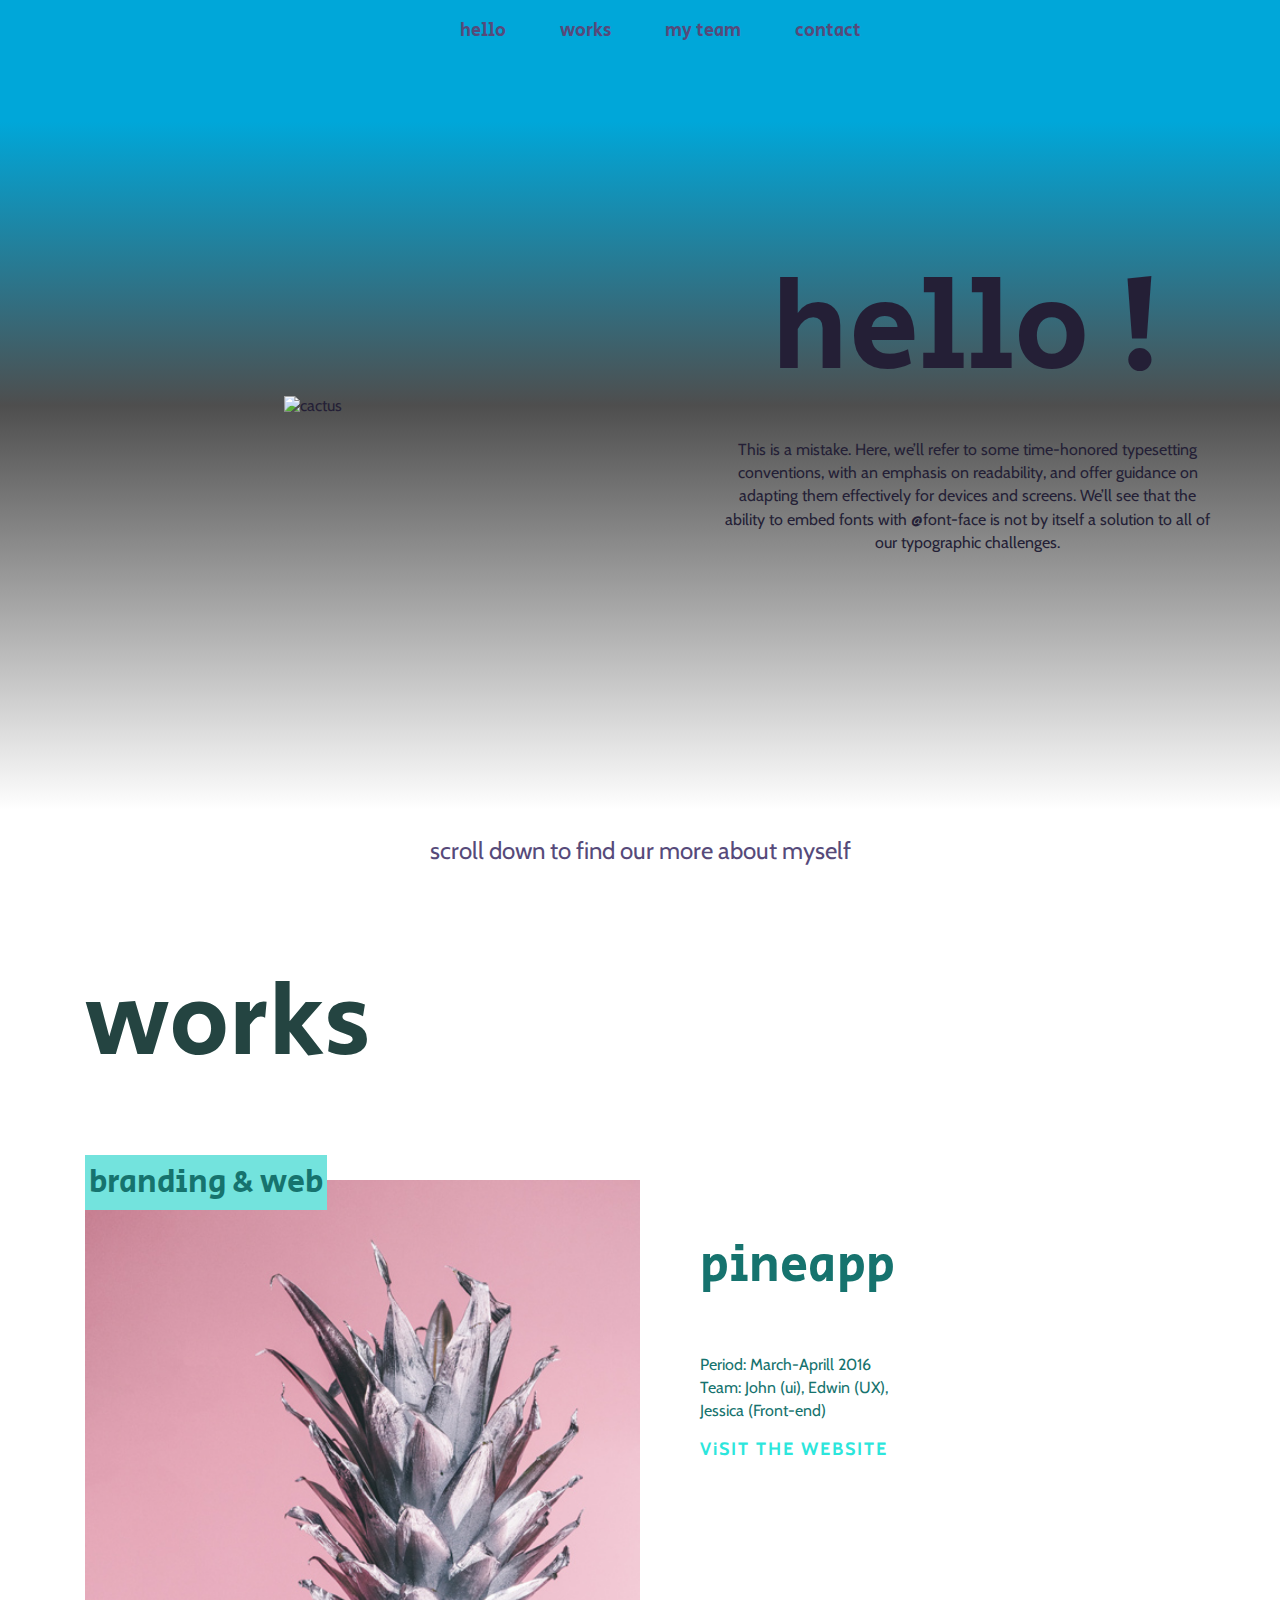
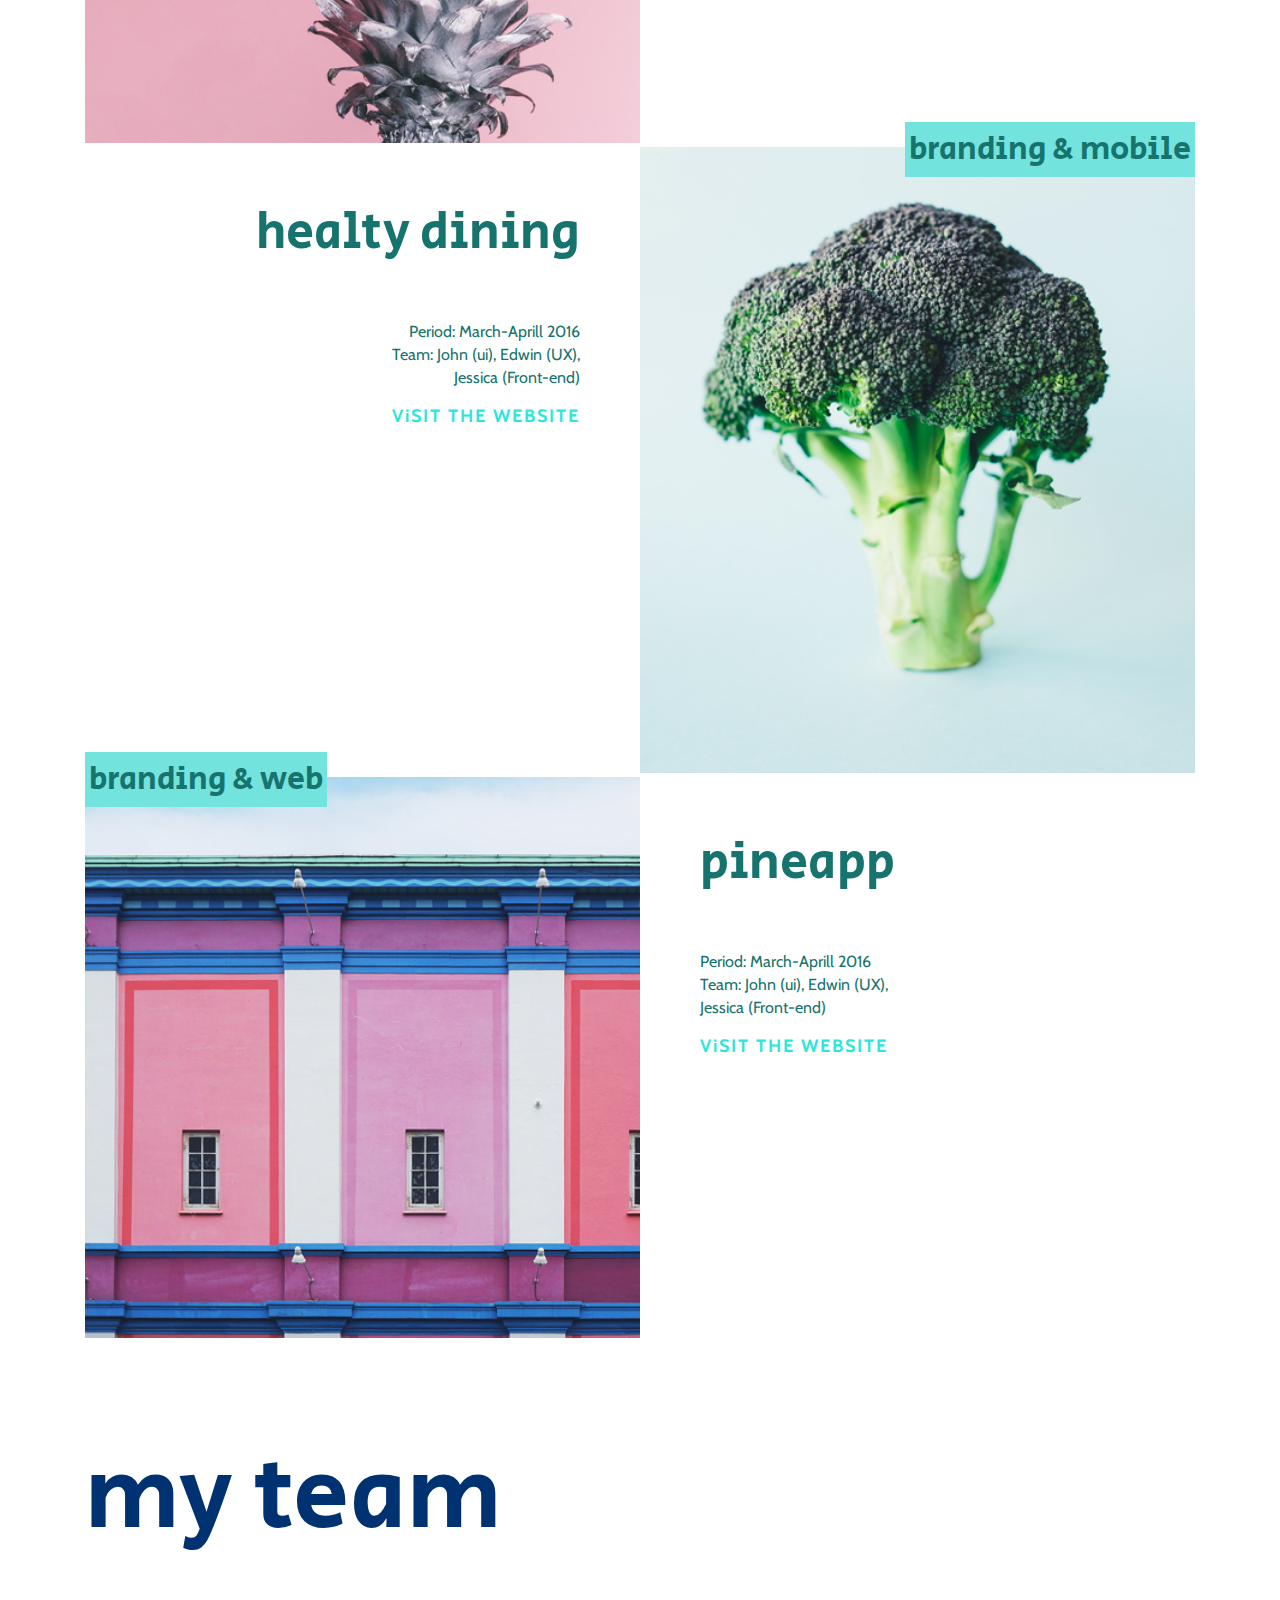
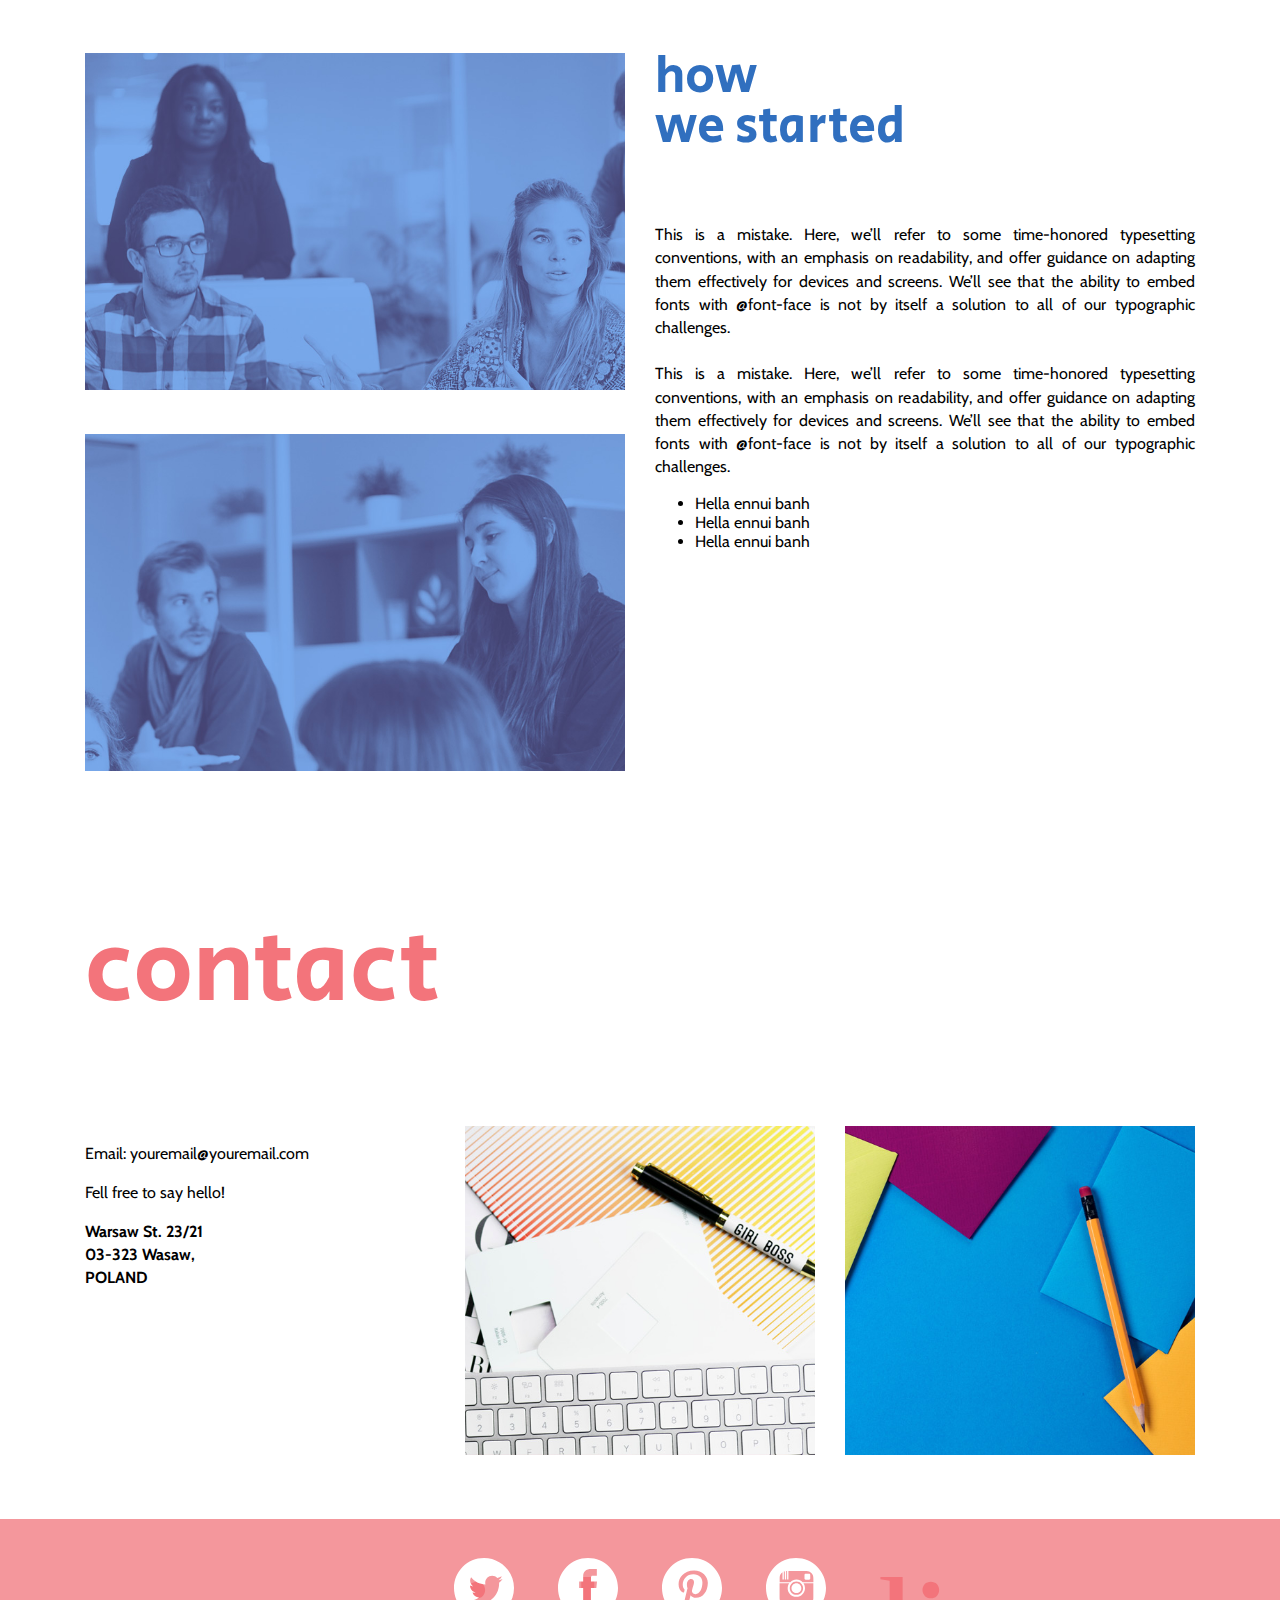
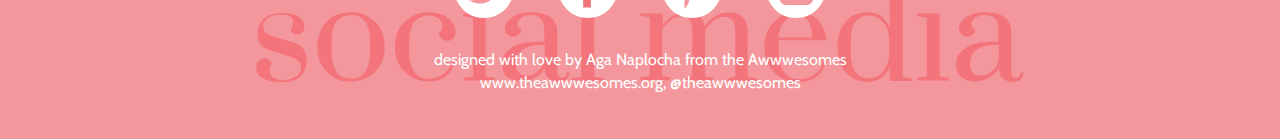
==== test.html @ 372a7922 "Creat Repo" ====
<!DOCTYPE html>
<html>
<head>
  <meta charset="utf-8">
  <title>MinimalDesign</title>
  <meta name="viewport" content="width=device-width, initial-scale=1.0">
  <link rel="stylesheet" href="css/styles.css" type="text/css">
  <link rel="stylesheet" href="css/bootstrap-grid.css" type="text/css">
  <link href="https://fonts.googleapis.com/css2?family=Cabin:ital,wght@0,600;1,400&family=Secular+One&display=swap" rel="stylesheet">
</head>
  <body>
    <nav>
      <ul class="navigation">
        <li><a href="#hello">hello</a></li>
        <li><a href="#works">works</a></li>
        <li><a href="#myteam">my team</a></li>
        <li><a href="#contact">contact</a></li>
      </ul>
    </nav>
    <header class="row" id="hello">
      <!-- left column -->
      <section class="col left-col">
        <div class="top-container">
          <img src="img/logo.svg" alt="cactus" />
        </div>
      </section>



      <!-- right column -->
      <section class="col right-col">
        <div class="top-container">
          <h1>hello !</h1>
            <p>
              This is a mistake. Here, we’ll refer to some time-honored typesetting conventions, with an emphasis on readability, and offer guidance on adapting them effectively for devices and screens. We’ll see that the ability to embed fonts with @font-face is not by itself a solution to all of our typographic challenges.
            </p>
        </div>

      </section>

    </header>
    <main class="container">
      <p class="scroll"> scroll down to find our more about myself </p>
      
      <!--works-->
      <section  class="works" id="works">
        <h2>works</h2>
        <!--first-->
        <div class="row no-gutters">
          <div class="col">
          <h4> branding & web</h4>
          <img src="img/pineapp.jpg" class="works-img" alt="Pineapple"/>
        </div>
        <div class="col">
          <div class="extra-gutters">
            <h3> pineapp</h3>
            <p> Period: March-Aprill 2016<br>
              Team: John (ui), Edwin (UX),<br> Jessica (Front-end)
            </p>
              <a href="">ViSIT THE WEBSITE</a>
          </div>
        </div>

        </div>
        <!--second-->
        <div class="row no-gutters">
          <div class="col">
            <div class="extra-gutters right-aligned">
              <h3> healty dining</h3>
              <p> Period: March-Aprill 2016<br>
                Team: John (ui), Edwin (UX),<br>
                Jessica (Front-end)
              </p>
              <a href="">ViSIT THE WEBSITE</a>
            </div>

          </div>
          <div class="col">
            <h4 class="right-aligned"> branding & mobile</h4>
            <img src="img\healthydining.jpg" class="works-img" alt="healthy dining"/>
          </div>

        </div>
        <!--thirth-->
        <div class="row no-gutters">
        <div class="col">
          <h4> branding & web</h4>
          <img src="img\smartcity.jpg" class="works-img" alt="Pineapple"/>
        </div>
          <div class="col">
            <div class="extra-gutters">
              <h3> pineapp</h3>
              <p> Period: March-Aprill 2016<br>
                Team: John (ui), Edwin (UX),<br> Jessica (Front-end)
              </p>
              <a href="">ViSIT THE WEBSITE</a>
            </div>
          </div>
        </div>
      </section>

      <!--my team-->
      <section  class="myteam" id="myteam">
        <h2>my team</h2>
        <div class="row">
          <div class="col-md-6">
            <img src="img/team1.jpg" class="img-margin" alt="Team picture" />
            <img src="img/team2.jpg" class="img-margin" alt="Team picture" />
          </div>
          <div class="col">
            <h3>how<br>we started</h3>
            <p>

              This is a mistake. Here, we’ll refer to some time-honored typesetting conventions, with an emphasis on readability, and offer guidance on adapting them effectively for devices and screens. We’ll see that the ability to embed fonts with @font-face is not by itself a solution to all of our typographic challenges.
              <br><br>
              This is a mistake. Here, we’ll refer to some time-honored typesetting conventions, with an emphasis on readability, and offer guidance on adapting them effectively for devices and screens. We’ll see that the ability to embed fonts with @font-face is not by itself a solution to all of our typographic challenges.
            </p>
            <ul>
              <li> Hella ennui banh</li>
              <li> Hella ennui banh</li>
              <li> Hella ennui banh</li>
            </ul>
          </div>
        </div>
      </section>

      <!--contact-->
      <section  class="contact" id="contact">
        <h2>contact</h2>
        <div class="row">
          <div class="col">
            <p> Email: youremail@youremail.com</p>
            <p>Fell free to say hello!</p>
            <p><strong>Warsaw St. 23/21<br>
              03-323 Wasaw,<br>
              POLAND</strong>
            </p>
          </div>
          <div class="col">
            <img src="img/contact1.jpg" alt=""/>
          </div>
          <div class="col">
            <img src="img/contact2.jpg" alt=""/>
          </div>
        </div
      </section>
    </main>
    <footer>
      <div class="container">
        <div class="social-icon-container">
        <a href=""><img src="img/twitter.svg" class="social-icon" alt="Twitter Icon"/></a>
        <a href=""><img src="img/facebook.svg" class="social-icon" alt="Facebook Icon"/></a>
        <a href=""><img src="img/pinterest.svg" class="social-icon" alt="Pinterest Icon"/></a>
        <a href=""><img src="img/instagram.svg" class="social-icon" alt="Instagram Icon"/></a>
        </div>
      <p>designed with love by Aga Naplocha from the Awwwesomes<br>
        www.theawwwesomes.org, @theawwwesomes</p>
      </div>
    </footer>

  </body>
</html>
---- css/styles.css ----
html{
  height: 100%;
}

nav {
  position: fixed;
  z-index: 2;
  left: 0;
  right: 0;
  font-family: 'Secular One', sans-serif;
  font-size: 18px;
  background-color: #00a7d9;
}

h1, h2, h3, h4, h5 {
  font-family: 'Secular One', sans-serif;
  font-weight: normal;
}

h1{
  font-size: 125px;
  margin: 0;
}

h2 {
  font-size: 100px;
}


.works h2 {
  color: #244441;
}

.myteam h2 {
  color: #003170;
}

.img-margin{
  margin-bottom: 40px;

}

.contact h2 {
  color: #f3747b;
}

h3 {
  font-size: 50px;
}

.works h3 {
  color: #16736e;
}

.myteam h3 {
  color: #306fbf;
  margin: 0 0 70px 0;
  line-height: 100%;

}

.navigation{
  text-align: center;
}

.navigation li {
  display: inline-block;
  margin: 0 25px;
}

.navigation li a {
  color: #564a7a;
  text-decoration: none;
}

.myteam p {
  text-align: justify;
}

h4 {
  font-size: 32px;
  color: #16736e;
  background-color: #73e3dd;
  display: inline-block;
  margin: 0;
  padding: 4px;

}

.works a {
  letter-spacing: 2px;
  color: #2ce6dc;
  font-size: 18px;
  text-decoration: none;
  font-weight: bold;
}

p {
  line-height: 145%;
}



body {
    margin: 0;
    padding: 0;
    font-family: 'Cabin', sans-serif;
}

.left-col, .right-col {
    color: #241f36;
    text-align: center;
    height: 90vh;
    display: flex;
    justify-content: center;
    align-items: center;
    background: rgb(255,255,255);
    background: linear-gradient(0deg, rgba(255,255,255,1) 0%, rgba(78,78,78,1) 50%, rgba(0,167,217,1) 85%);
}

.right-col{

}
.left-col {

}

.top-container {
  width: 500px;
  margin: 0 auto;

}

.scroll {
  text-align: center;
  color: #564a7a;
  font-size: 24px;
}

.works {
  color: #16736e;
}

.works-img {
  position: relative;
  width: 100%;
}

.works h4 {
  position: absolute;
  z-index: 1;
  top: -25px;
}

.works h4.right-aligned {
  right: 0;
}

.extra-gutters {
  padding: 0 60px;
}

.right-aligned {
  text-align: right;
}

img{
  max-width: 100%;
}
footer{
  background-color: #f4979c;
  min-height: 220px;
  background-image: url('../img/socialmedia.svg');
  background-repeat: no-repeat;
  background-size: 60%;
  background-position: center;
  color: #fff;
  text-align: center;
  display: flex;
  justify-content: center;
  align-items: center;
  margin-top: 60px;
}
.social-icon{
  height: 60px;
  margin: 10px 20px;
}
.social-icon-container{
  text-align: center;
}
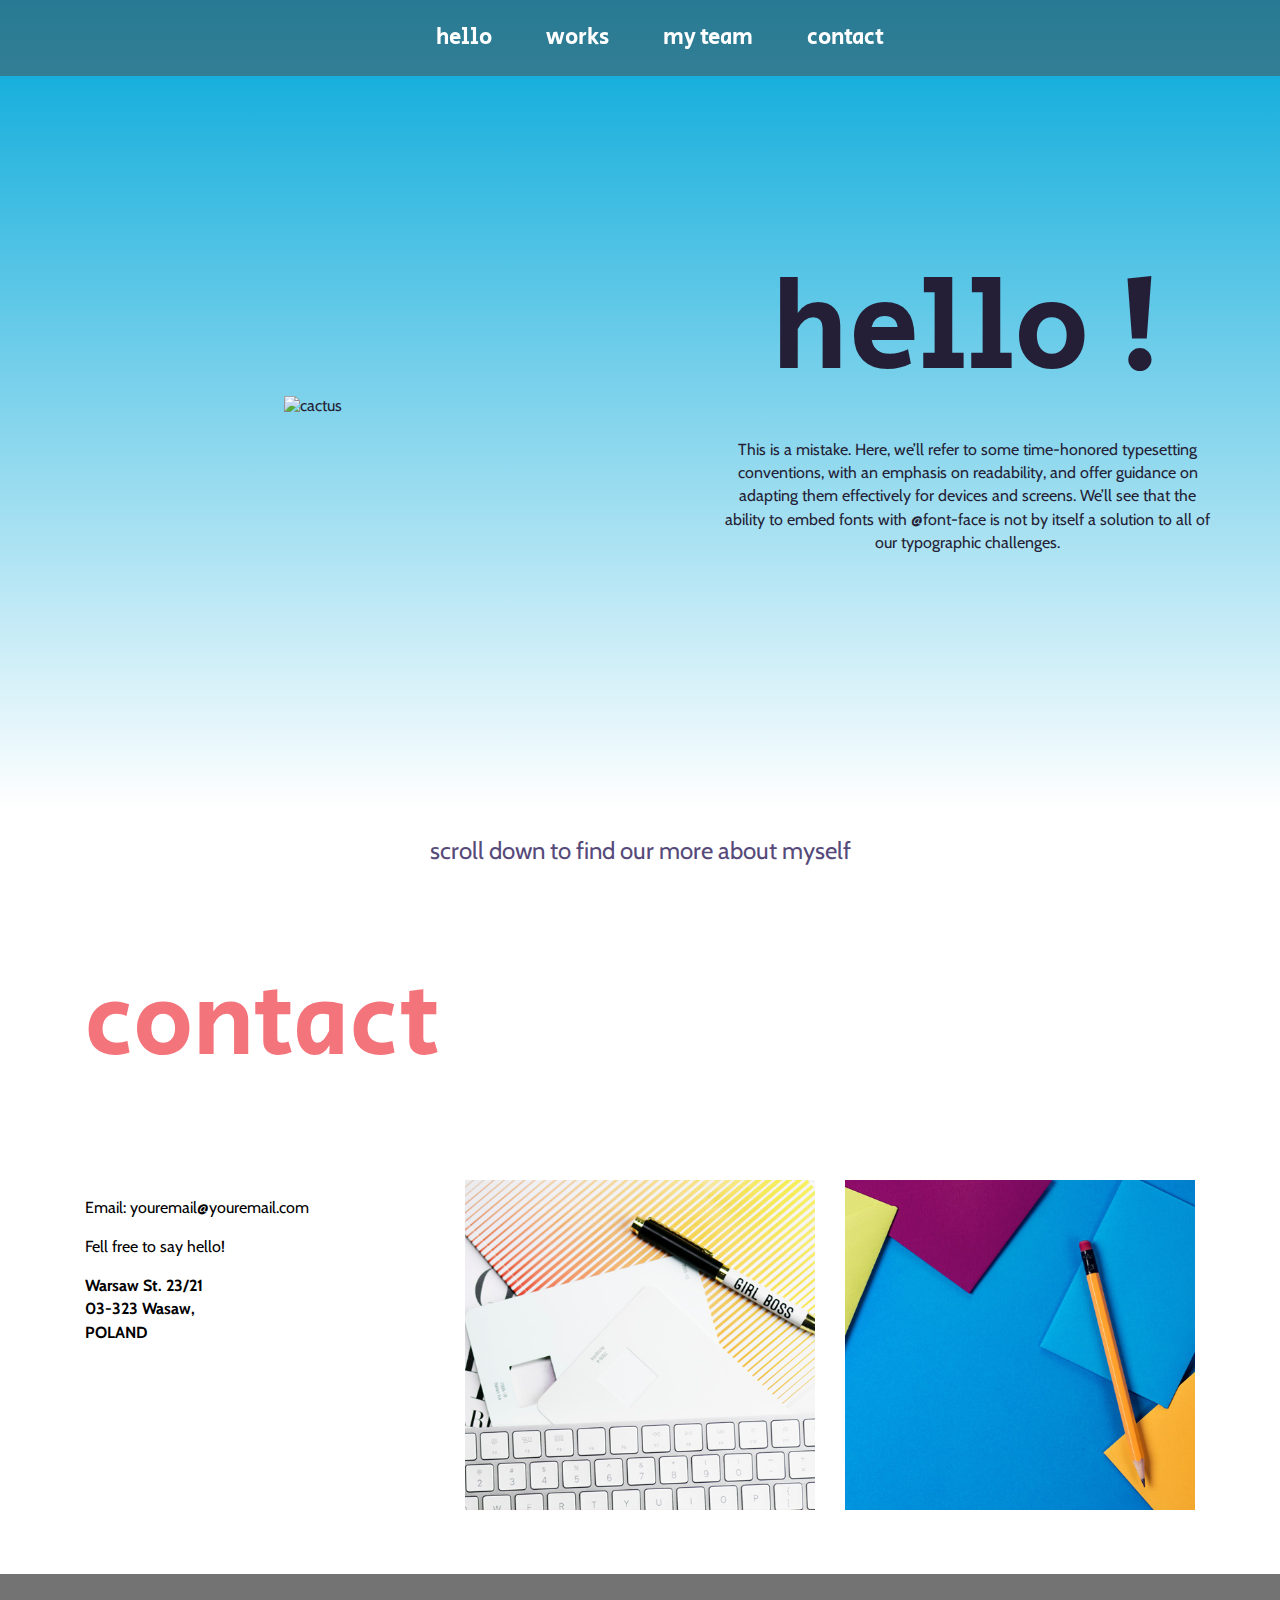
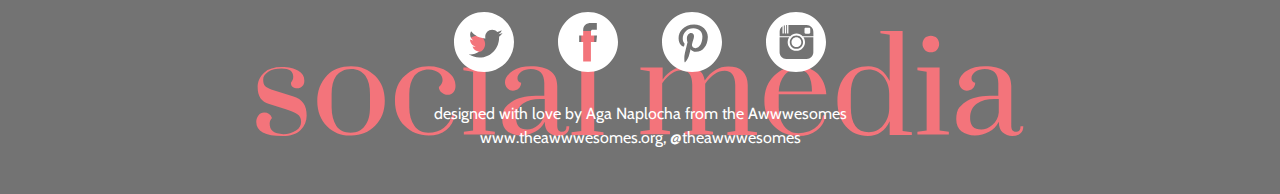
==== commit 5d4a34e0: "Comment Body" ====
--- a/test.html
+++ b/test.html
@@ -42,10 +42,10 @@
     <main class="container">
       <p class="scroll"> scroll down to find our more about myself </p>
       
-      <!--works-->
+      <!--works
       <section  class="works" id="works">
-        <h2>works</h2>
-        <!--first-->
+        <h2>works</h2>-->
+        <!--first
         <div class="row no-gutters">
           <div class="col">
           <h4> branding & web</h4>
@@ -61,8 +61,8 @@
           </div>
         </div>
 
-        </div>
-        <!--second-->
+        </div>-->
+        <!--second
         <div class="row no-gutters">
           <div class="col">
             <div class="extra-gutters right-aligned">
@@ -80,8 +80,8 @@
             <img src="img\healthydining.jpg" class="works-img" alt="healthy dining"/>
           </div>
 
-        </div>
-        <!--thirth-->
+        </div>-->
+        <!--thirth
         <div class="row no-gutters">
         <div class="col">
           <h4> branding & web</h4>
@@ -97,9 +97,9 @@
             </div>
           </div>
         </div>
-      </section>
+      </section>-->
 
-      <!--my team-->
+      <!--my team
       <section  class="myteam" id="myteam">
         <h2>my team</h2>
         <div class="row">
@@ -122,7 +122,7 @@
             </ul>
           </div>
         </div>
-      </section>
+      </section>-->
 
       <!--contact-->
       <section  class="contact" id="contact">
--- a/css/styles.css
+++ b/css/styles.css
@@ -8,8 +8,8 @@
   left: 0;
   right: 0;
   font-family: 'Secular One', sans-serif;
-  font-size: 18px;
-  background-color: #00a7d9;
+  font-size: 22px;
+  background-color: rgba(78,78,78,0.5);
 }
 
 h1, h2, h3, h4, h5 {
@@ -29,10 +29,13 @@
 
 .works h2 {
   color: #244441;
+  padding: 80px 0px;
+
 }
 
 .myteam h2 {
   color: #003170;
+  padding: 80px 0px;
 }
 
 .img-margin{
@@ -69,7 +72,7 @@
 }
 
 .navigation li a {
-  color: #564a7a;
+  color: #fff;
   text-decoration: none;
 }
 
@@ -115,7 +118,7 @@
     justify-content: center;
     align-items: center;
     background: rgb(255,255,255);
-    background: linear-gradient(0deg, rgba(255,255,255,1) 0%, rgba(78,78,78,1) 50%, rgba(0,167,217,1) 85%);
+    background: linear-gradient(0deg, rgba(255,255,255,1) 0%, rgba(0,167,217,1) 100%);
 }
 
 .right-col{
@@ -168,7 +171,7 @@
   max-width: 100%;
 }
 footer{
-  background-color: #f4979c;
+  background-color: #737373;
   min-height: 220px;
   background-image: url('../img/socialmedia.svg');
   background-repeat: no-repeat;
